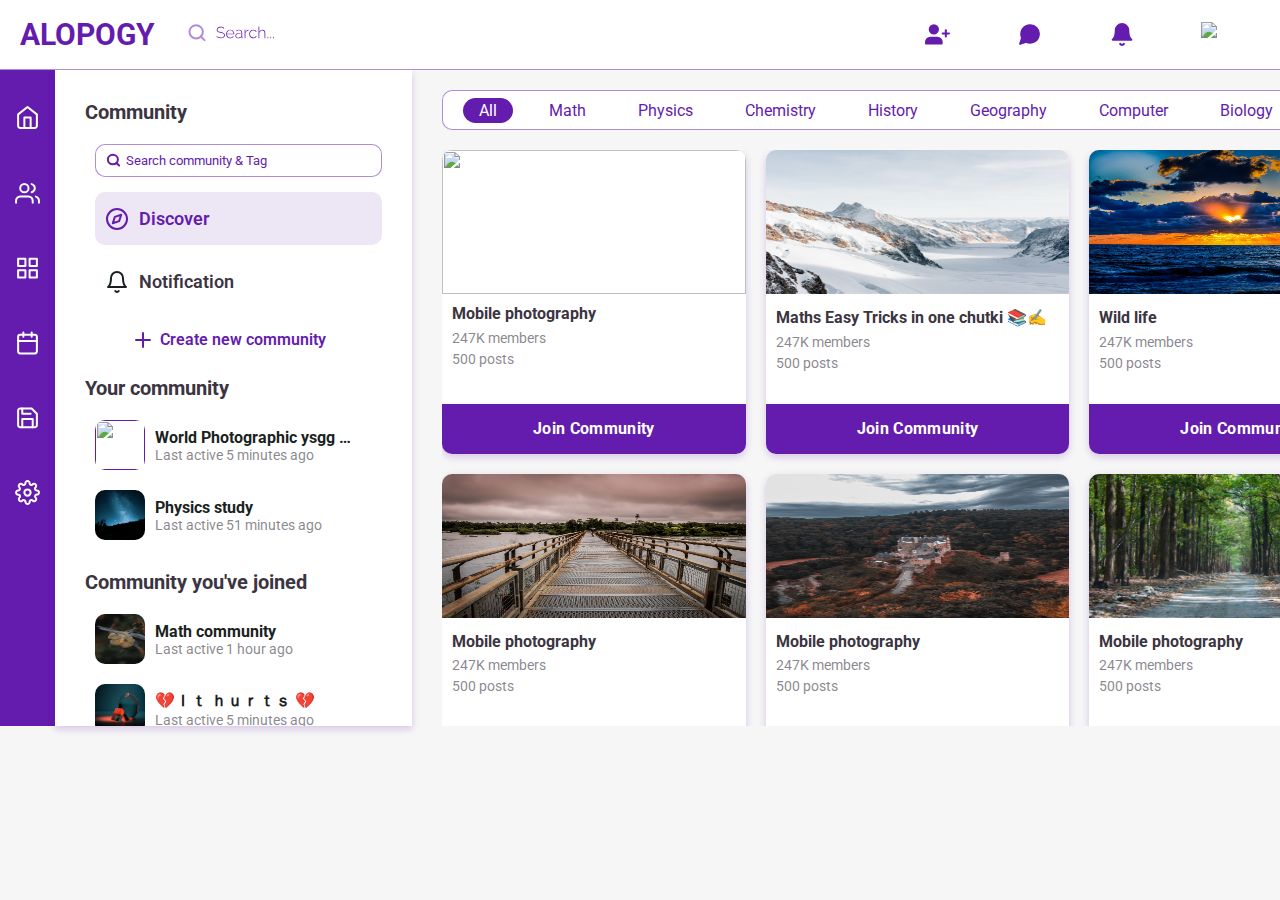
==== html/community.html @ e0d3ffff "add all file" ====
<!DOCTYPE html>
<html>
<head>
	<link href='https://fonts.googleapis.com/css?family=Roboto' rel='stylesheet'>
    <link rel="stylesheet" href="https://cdnjs.cloudflare.com/ajax/libs/font-awesome/4.7.0/css/font-awesome.min.css">
	<link rel="stylesheet" type="text/css" href="../css/community.css">
	<link rel="stylesheet" type="text/css" href="../css/common.css">
	<meta name="viewport" content="width=device-width, initial-scale=1.0">
	
</head>
<body>
	<header class="header-white">
		<div class="logo logo-blue">
			<a href="">ALOPOGY</a>
		</div>
		<div class="search">
			<a href="">
				<img src="../image/svg/search blue.svg">
			</a>
		</div>
		<nav>
			<ul>
				<li><a href="">
						<img src="../image/svg/user-plus blue.svg">
				    </a>
			    </li>
				<li><a href=""><img src="../image/svg/message blue.svg"></a></li>

				<li><a href=""><img src="../image/svg/bell blue.svg"></a></li>

				<li><a href=""><img src="../image/svg/more blue.svg"></a></li>
			</ul>
		</nav>
	</header>
	<div class="main">
		<aside class="left-nav">
			<div  class="active" >
				<a href=""><img src="../image/svg/home-w.svg"></a>
			</div>
			<div>
				<a href=""><img src="../image/svg/users-w.svg"></a>
			</div>
			<div>
				<a href=""><img src="../image/svg/showcase-w.svg"></a>
			</div>
			<div>
				<a href=""><img src="../image/svg/event-w.svg"></a>
			</div>
			<div>
				<a href=""><img src="../image/svg/save-w.svg"></a>
			</div>
			<div>
				<a href=""><img src="../image/svg/settings-w.svg"></a>
			</div>
		</aside>
		<aside class="Lf-Mn-box">
			<div class="Lf-Mn-sub-box">
				<p class="Lf-Mn-box-category">Community</p>
				<div class="Lf-Mn-box-search community-search">
					<img src="../image/svg/search-single.svg"><input type="text" placeholder="Search community & Tag " name="">
				</div>
				<div class="Lf-Mn-box-containt">
					<ul class="Lf-Mn-box-sub-category-iconType community-sub-category">
						<li >
							<a id="Lf-Mn-box-sub-category-iconType-activ" href=""><img src="../image/svg/compass.svg">Discover</a>
						</li>
						<li>
							<a href=""> <img src="../image/svg/notification.svg">Notification</a>
						</li>
					</ul>
					<div class="Lf-Mn-box-creat-btn creat-community">
						<a href=""><img src="../image/svg/plus.svg"><p>Create new community</p></a>
					</div>

					<!--your community!-->
					<p class="Lf-Mn-box-category headings">Your community</p>
					<!--your community lists!-->
						<div class="Lf-Mn-box-sub-category-lst-itm sidebar-communities">
							<div class="Lf-Mn-box-sub-category-lst-single-itm sidebar-community-list">
								<a href=""><img src="../image/jpg/nature.jpg">
									<div>
										<h4>World Photographic ysgg hsdhf Forum</h4>
									    <p>Last active 5 minutes ago</p>
									</div>
								</a>
							</div>
							<div class=" Lf-Mn-box-sub-category-lst-single-itm sidebar-community-list">
								<a href=""><img src="../image/jpg/pic3.jpg">
									<div>
										<h4>Physics study</h4>
									    <p>Last active 51 minutes ago</p>
									</div>
								</a>
							</div>
						</div>

					<p class="Lf-Mn-box-category headings">Community  you've joined</p>
					
					    <div class="Lf-Mn-box-sub-category-lst-itm sidebar-communities">
							<div  class="Lf-Mn-box-sub-category-lst-single-itm sidebar-community-list">
								<a href=""><img src="../image/jpg/pic2.jpg">
									<div>
										<h4>Math community</h4>
									    <p>Last active 1 hour ago</p>
									</div>
								</a>
							</div>
							<div  class="Lf-Mn-box-sub-category-lst-single-itm sidebar-community-list">
								<a href=""><img src="../image/jpg/pic1.jpg">
									<div>
										<h4>💔Ｉｔ ｈｕｒｔｓ 💔</h4>
									    <p>Last active 5 minutes ago</p>
									</div>
								</a>
							</div>
						</div>
				</div>
			</div>	
		</aside>

    <!--communities with list!-->
		<div class="container">
			 <!--list tags!-->

			<div class="filter-user-guide-lst list" >
				<ul>
					<li>
						<a class="filter-user-guide-activ-lst" href="">
							All
						</a>
					</li>
					<li>
						<a  href="">
							Math
						</a>
					</li>
					<li>
						<a href="">
							Physics
						</a>
					</li>
					<li>
						<a href="">
							Chemistry
						</a>
					</li>
					<li>
						<a href="">
							History
						</a>
					</li>
					<li>
						<a href="">
							Geography
						</a>
					</li>
					<li>
						<a href="">
							Computer
						</a>
					</li>
					<li>
						<a href="">
							Biology
						</a>
					</li>
				</ul>
				<a class="filter-user-guide-lst-mor-button" href="">
					<img src="../image/svg/list.svg">
				</a>
				
			</div>
			
			<!-- communities!-->

			<div class="communities">

            <!-- 1st row -->
				<div class="communities-one-row">
					<div class=" card-small-18rem single-community">
						<a href="single_view_community.html">
							<img src="../image/jpg/nature.jpg">
							<h4>Mobile photography</h4>
							<p>247K members </p>
							<p>500 posts </p>
						</a>
						<button>Join Community</button>
				    </div>
				    <div class=" card-small-18rem single-community">
						<a href="single_view_community.html">
							<img src="../image/jpg/nature2.jpg">
						    <h4>Maths Easy Tricks in one chutki 📚️✍️</h4>
							<p>247K members </p>
							<p>500 posts </p>
						</a>
						<button>Join Community</button>
				    </div>
				    <div class=" card-small-18rem single-community">
						<a href="single_view_community.html">
							<img src="../image/jpg/nature3.jpg">
						    <h4>Wild life</h4>
							<p>247K members </p>
							<p>500 posts </p>
						</a>
						<button>Join Community</button>
				    </div>
				</div>

				<!-- 2nd row -->
				<div class="communities-one-row">
					<div class=" card-small-18rem single-community">
						<a href="single_view_community.html">
							<img src="../image/jpg/nature4.jpg">
							<h4>Mobile photography</h4>
							<p>247K members </p>
							<p>500 posts </p>
						</a>
						<button>Join Community</button>
				    </div>
				    <div class=" card-small-18rem single-community">
						<a href="single_view_community.html">
							<img src="../image/jpg/nature5.jpg">
							<h4>Mobile photography</h4>
							<p>247K members </p>
							<p>500 posts </p>
						</a>
						<button>Join Community</button>
				    </div>
				    <div class=" card-small-18rem single-community">
						<a href="single_view_community.html">
							<img src="../image/jpg/nature6.jpg">
							<h4>Mobile photography</h4>
							<p>247K members </p>
							<p>500 posts </p>
						</a>
						<button>Join Community</button>
				    </div>
				</div>
				<!-- 3rd row -->
				<div class="communities-one-row">
					<div class=" card-small-18rem single-community">
						<a href="single_view_community.html">
							<img src="../image/jpg/pic7.jpg">
							<h4>Mobile photography</h4>
							<p>247K members </p>
							<p>500 posts </p>
						</a>
						<button>Join Community</button>
				    </div>
				    <div class=" card-small-18rem single-community">
						<a href="single_view_community.html">
							<img src="../image/jpg/pic8.jpg">
							<h4>Mobile photography</h4>
							<p>247K members </p>
							<p>500 posts </p>
						</a>
						<button>Join Community</button>
				    </div>
				    <div class=" card-small-18rem single-community">
						<a href="single_view_community.html">
							<img src="../image/jpg/nature5.jpg">
							<h4>Mobile photography</h4>
							<p>247K members </p>
							<p>500 posts </p>
						</a>
						<button>Join Community</button>
				    </div>
				</div>

				<!-- 4th row -->
				<div class="communities-one-row">
					<div class=" card-small-18rem single-community">
						<a href="single_view_community.html">
							<img src="../image/jpg/nature3.jpg">
							<h4>Mobile photography</h4>
							<p>247K members </p>
							<p>500 posts </p>
						</a>
						<button>Join Community</button>
				    </div>
				    <div class=" card-small-18rem single-community">
						<a href="single_view_community.html">
							<img src="../image/jpg/pic8.jpg">
							<h4>Mobile photography</h4>
							<p>247K members </p>
							<p>500 posts </p>
						</a>
						<button>Join Community</button>
				    </div>
				    <div class=" card-small-18rem single-community">
						<a href="single_view_community.html">
							<img src="../image/jpg/nature.jpg">
							<h4>Mobile photography</h4>
							<p>247K members </p>
							<p>500 posts </p>
						</a>
						<button>Join Community</button>
				    </div>
				</div>
				
			</div>
		</div>


	<!-- right side nav bar!-->	
		<aside class="right-nav">
			<ul>
				<li>
					<a href="">
				    	<img src="../image/jpg/people1.jpg">
				    </a>
				    <div id="dot"></div>
				</li>
				<li>
					<a href="">
				    	<img src="../image/jpg/people2.jpg">
				    </a>
				     <div id="dot"></div>
				</li>
				<li>
					<a href="">
				    	<img src="../image/jpg/people3.jpg">
				    </a>
				     <div id="dot"></div>
				</li>
				<li>
					<a href="">
				    	<img src="../image/jpg/people4.jpg">
				    </a>
				     <div id="dot"></div>
				</li>
				<li>
					<a href="">
				    	<img src="../image/jpg/people1.jpg">
				    </a>
				     <div id="dot"></div>

				</li>
				<li>
					<a href="">
				    	<img src="../image/jpg/people2.jpg">
				    	
				    </a>
				     <div id="dot"></div>
				</li>
				<li>
					<a href="">
				    	<img src="../image/jpg/people4.jpg">
				    	
				    </a>
				     <div id="dot"></div>
				</li>
			</ul>
			<div id="arrow">
				<a href="">
					<img src="../image/svg/vector 1.svg">
				</a>
			</div>
		</aside>
	</div>
</body>
</html>
---- css/community.css ----
.community-search{
    margin:1.25rem 0 0.625rem 0.625rem;
}
.community-sub-category li{
    margin:0.313rem auto 0.313rem 0.625rem ;
}
.community-sub-category li a{
	font-weight: 600;
	font-size: 1.125rem;
}
/*notification text color*/
.notification-text-color{
	color: #3B3441;
}

.creat-community{
    margin: 0.625rem 0;
   
}
/* here two sub haddings 1st- yourcommunity and 2nd-Community  you've joined*/
.sidebar-communities{
	margin-bottom:  0.625rem;
}
/* single community list , you have joined*/
.sidebar-community-list{
    margin:0.625rem 0 0.625rem 0.625rem;	
}
.container{
	display: flex;
	flex-direction: column;
	padding: 1.25rem 1.875rem 0 1.875rem;

}
.list{
    margin:0 0 1.25rem 0;

}

.communities{
	display: flex;
	flex-direction: column;
	width:59.438rem;
	height:36rem;
	overflow-y: scroll;	
}
.communities::-webkit-scrollbar {
    display: none;
}
.communities{
  -ms-overflow-style: none;  /* IE and Edge */
  scrollbar-width: none;  /* Firefox */
}
.communities-one-row{
	display: flex;
	width:59.438rem;
	justify-content: space-between;
	margin-bottom: 1.25rem;
}
---- css/common.css ----
*{
	margin: 0rem;
	padding: 0rem;
	font-family:Roboto;
	font-style: none;
	box-sizing: border-box;
}
body{
	background-color:  #F6F6F6;
}
a{
	text-decoration: none;
	color: #641CAE;
}
ul{
	list-style: none;
}

/*top nav bar*/
header{
	
	 display: flex;
	 position: sticky;
	 top: 0;
	 z-index: 100;
	 width: auto;
	 height:4.375rem;
	 align-items: center; 
}
.header-white{
	background-color: #fff;
	border-bottom: 0.013rem solid rgba(100, 28, 174, 0.5);
}
.header-blue{
	background-color:#641CAE;
}
header nav{
	display: flex;
	margin-right: 1.25rem;
}
header nav ul{
	display: flex; 
}
header nav ul li{
	padding: 0 1.563rem;
	display: flex;
	
}
header nav ul li a{
	height: 2.625rem;
	width:2.625rem;
	border-radius: 2.625rem;
	padding: 0.531rem;
}
.header-white nav ul li a:hover{
	background-color: #EDE6F4;
}
.logo{
	font-size: 1.875rem;
	font-weight: bold;
	margin-left: 1.25rem;
	text-overflow: uppercase;
	display: flex;
}
.logo-blue a{
	color: #641CAE;
}
.logo-white a{
	color: #FFFFFF;
}
.search{
	margin: 0 auto  0 2rem ;
}
.main{
	display: flex;
	height:41rem;
	
}

/*left nav bar*/

.left-nav{
    height:41rem;
    width: 4.375rem;
    background-color:  #641CAE;
    display: flex;
    flex-direction: column;
    align-items: center;
}
.left-nav div{
	height: 3.438rem;
	width: 3.438rem;
	border-radius: 3.438rem;
	margin: 1.25rem 0 0 0 ;
	display: flex;
}
.left-nav div a{
	height: 3.438rem;
	width: 3.438rem;
	text-align: center;
	padding-top: 0.938rem;
}
.left-nav div:hover:not(.active) {
	background-color: #EDE6F4;
}

/*right nav bar*/

.right-nav{
	 height:41rem;
    width: 4.375rem;
    background-color:  #641CAE;
    display: flex;
    flex-direction: column;
    align-items: center;
   margin-left: auto;
}
.right-nav ul{
	display: flex; 
	flex-direction: column;
}
.right-nav ul li{
	height: 2.5rem;
	width: 2.5rem;
	margin-top: 1rem;
	display: flex;

}
.right-nav ul li a{
	height: 2.5rem;
	width: 2.5rem;
	border-radius: 2.5rem;
	border: 0.188rem solid #FFFFFF;
	display: flex;

}
.right-nav ul li a img{
	height: 2rem;
	width: 2rem;
	border-radius: 2rem;
	margin: 0.063rem;

}
#dot{
	position: relative;

}
#dot::after{
	content: '';
	width: 9px;
	height: 9px;
	border-radius: 50%;
	background:#41db51;
	position: absolute;
	top: 1px;
	right: 5px;
}
#arrow{
	display: flex;
	height:2rem;
	width: 2rem;
	margin-top: 12rem;

}
#arrow a{
	display: flex;
	height:2rem;
	width: 2rem;
	border-radius: 2rem;
	background-color: #fff;
	align-items: center;
	padding-left:0.563rem;

}

/*left side manu */
.Lf-Mn-box{
	width: 23.063rem;
	height:41rem;
	background-color: #fff;
	box-shadow: 0px 3px 6px rgba(100, 28, 174, 0.1), 0px 4px 8px rgba(100, 28, 174, 0.08), 0px 1px 12px rgba(100, 28, 174, 0.04);
	display: flex;
	padding: 1.875rem 1.875rem 0 1.875rem;
	flex-direction: column;
}
.Lf-Mn-sub-box{
	display: flex;
	flex-direction: column;
	height:39.125rem;
}
.Lf-Mn-box-category{
	font-weight: bold;
	color: #3B3441;
	font-size: 1.25rem;
}
.headings{
	margin: 0.625rem 0;
}
.Lf-Mn-box-search{
	background: #FFFFFF;
    border:0.013rem solid rgba(100, 28, 174, 0.5);
    display: flex;
    width: 17.938rem;
    height: 2.063rem;
    border-radius: 0.625rem;
    margin:1.25rem 0 0.625rem 0.625rem;
    padding: 0 0 0 0.625rem;
    align-items: center;
}
.Lf-Mn-box-search input{
	outline: none;
	border:none;
	margin-left: 0.313rem;
	width: 90%;
	color: #641CAE;
}
.Lf-Mn-box-search input::placeholder{
	color: #641CAE;
}
.Lf-Mn-box-sub-category-iconType{
	display: flex;
	flex-direction: column;

}
.Lf-Mn-box-sub-category-iconType li{
	display: flex;
}
.Lf-Mn-box-sub-category-iconType li a{
	width: 17.938rem;
    height: 3.313rem;
    padding: 0.625rem;
    border-radius: 0.625rem;
    display: flex;
    align-items: center;
    color: #3B3441;
}
.Lf-Mn-box-sub-category-iconType li a img{
	margin-right: 0.625rem;
}
#Lf-Mn-box-sub-category-iconType-activ{
	background-color:#EDE6F4;
	color:#641CAE;
}
.Lf-Mn-box-sub-category-iconType li a:hover:not(#Lf-Mn-box-sub-category-iconType-activ) {
	background-color: #EDE6F4;
	color:  #641CAE;
}
.Lf-Mn-box-creat{
	width: 17.938rem;
    height: 2.063rem;
    border-radius: 0.625rem;  
}
.Lf-Mn-box-creat-btn a{
    display: flex;
    width: 17.938rem;
    height: 2.063rem;
    align-items: center;
    justify-content: center;

}
.Lf-Mn-box-creat-btn p{
	font-style: normal;
    font-weight: 600;
	color: #641CAE;
	padding-left: 0.313rem;
}

.Lf-Mn-box-sub-category-lst-itm{
	display: flex;
	flex-direction: column;
}

.Lf-Mn-box-sub-category-lst-single-itm{
    width: auto;
    height:auto;
}
.Lf-Mn-box-sub-category-lst-single-itm a{
    display: flex;
    width: auto;
    height: auto;
    border-radius: 0.625rem;
}
.Lf-Mn-box-sub-category-lst-single-itm a img{
    height: 3.125rem;
    width: 3.125rem;
    border-radius: 0.625rem;
    margin-right: 0.625rem;
}
.rnd-50X50{
	border-radius:50% !important ;
}
.rnd-100X100{
	border-radius:50%;
	height: 6.25rem;
	width: 6.25rem;
}
.Lf-Mn-box-sub-category-lst-single-itm a div{
	align-self: center;
	color: #1A1F21;
}
.Lf-Mn-box-sub-category-lst-single-itm a div h4{
	font-size: 1rem;
	white-space: nowrap;
	width:12.5rem;
    overflow: hidden;
    text-overflow: ellipsis; 
}
.Lf-Mn-box-sub-category-lst-single-itm a div p{
	color: rgba(59, 52, 65, 0.6);
	font-size: 0.875rem;
	white-space: nowrap;
	width:12.5rem;
    overflow: hidden;
    text-overflow: ellipsis; 
}
.see-mor-btn{
    display: flex;
    height: auto;
    width: auto;
    padding-left: 4.375rem;
}
.see-mor-btn a{
	font-weight: 500;
	font-size: 0.75rem;
}
.filter-user-guide-lst{
	height:2.5rem;
	width:59.438rem;
	background: #FFFFFF;
    border:0.013rem solid rgba(100, 28, 174, 0.5);
    border-radius: 0.625rem;
    display: flex;
    align-items: center;
    padding: 0 1.25rem;
}
.filter-user-guide-lst ul{
	display: flex;
	align-items: center;

}
.filter-user-guide-lst li{
	display: flex;
	margin-right:1.25rem;

}
.filter-user-guide-lst li a{
	display: flex;
	align-items: center;
	height: 1.563rem;
	width: auto;
	padding:0 1rem;
	border-radius: 1.25rem;
}
.filter-user-guide-activ-lst {
  background-color:  #641CAE;
  color: #ffffff;
}
.filter-user-guide-lst li a:hover:not(.filter-user-guide-activ-lst) {
	background-color: #EDE6F4;
	color:  #641CAE;
	
}
.filter-user-guide-lst-mor-button{
	display: flex;
	margin-left: auto;
	align-items: center;
}
/*card size 14.375 * 14.234rem */
.card-small-18rem{
    display: flex;
	 flex-direction: column;
	height:18.979rem;
	width: 18.979rem;
	border-radius: 0.625rem;
	background: #FFFFFF;
    box-shadow: 0px 3px 6px rgba(100, 28, 174, 0.1), 0px 4px 8px rgba(100, 28, 174, 0.08), 0px 1px 12px rgba(100, 28, 174, 0.04);
}
.card-small-18rem a img{
	height:9rem;
	width: 18.979rem;
	border-radius: 0.625rem  0.625rem 0 0;
	margin-bottom: 0.625rem;
}
.card-small-18rem a h4{
	color: #3B3441;
	height: auto;
	line-height: 1.3;
	display: -webkit-box;
    -webkit-line-clamp:2;
    -webkit-box-orient: vertical;  
    overflow: hidden;
	margin:0 0.625rem 0 0.625rem;
}
.card-small-18rem a p{
	font-size: 0.875rem;
	color: rgba(59, 52, 65, 0.6);
	margin:0.313rem 0.625rem;
}
.card-small-18rem button{
	width:18.979rem;
	height:3.125rem;
	background-color: #641CAE;
	outline: none;
	border: none;
	border-radius: 0 0 0.625rem 0.625rem ;
	margin-top: auto;
	margin-bottom: 0;
	font-size: 1rem;
	font-weight: bold;
	color: #FFFFFF;
	letter-spacing: 0.02em;
}
.img-cover60X9{
   display: flex;
   align-items: center;
   justify-content: center;
   background-color: #fff;
   width:60.688rem;
   height: 9.375rem;
   border-radius: 0.313rem;
   overflow: hidden;
}
.img-cover60X9 img{
   width:60.688rem;
   height: 9.375rem;
   border-radius: 0.313rem;
   background-size: cover;
}
.img-cover82X9{
   display: flex;
   align-items: center;
   justify-content: center;
   background-color: #fff;
   width:82.501rem;
   height: 9.375rem;
   border-radius: 0.313rem;
   overflow: hidden;
}
.img-cover82X9 img{
   width:82.501rem;
   height: 9.375rem;
   border-radius: 0.313rem;
   background-size: cover;
}
.img-profile a{
   display: flex;
   align-items: center;
   justify-content: center;
   height: 6.25rem;
   width: 6.25rem;
   border-radius:6.25rem;
   background-color: #ffffff;
   box-shadow: 0px 3px 6px rgba(100, 28, 174, 0.1), 0px 4px 8px rgba(100, 28, 174, 0.08), 0px 1px 12px rgba(100, 28, 174, 0.04);
}
.img-profile a img{
	width:5.625rem;
	height:5.625rem;
	border-radius:5.625rem;
	margin: 0.313rem;
}
.img-profile-9X9 a{
   display: flex;
   align-items: center;
   justify-content: center;
   height:9.375rem;
   width: 9.375rem;
   border-radius:50%;
   background-color: #ffffff;
   box-shadow: 0px 3px 6px rgba(100, 28, 174, 0.1), 0px 4px 8px rgba(100, 28, 174, 0.08), 0px 1px 12px rgba(100, 28, 174, 0.04);
}
.img-profile-9X9 a img{
	width:8.75rem;
	height:8.75rem;
	border-radius:50%;
}
.typ-public{
	display: flex;
	align-items: center;
}
.typ-public p{
	color: #641CAE;
	margin: 0.125rem 0 0  0.313rem ;
}
/*member list */
.member-list{
    display: flex;
}
.img-profile-small-2x2{
    display: flex;
}
.img-profile-small-2x2 img{
	height: 2.188rem;
	width: 2.188rem;
	border-radius: 2.188rem;
}
.count-member{
	margin-top: 0.5rem;
	color: #3B3441;
}
.join-btn,.follow-btn,.message-btn{
    display: flex;
}
.join-btn a {
   display: flex;
   align-items: center;
   justify-content: center;
   width: 5.625rem;
   height: 2.5rem;
   border-radius: 0.313rem;
   background-color:  #641CAE;
}
.follow-btn a{
   display: flex;
   align-items: center;
   justify-content: center;
   width: 8.125rem;
   height: 2.5rem;
   border-radius:0 0.313rem 0.313rem 0;
   background-color:  #641CAE;
}
.message-btn a{
   display: flex;
   align-items: center;
   justify-content: center;
   width: 8.125rem;
   height: 2.5rem;
   border:0.013rem solid rgba(100, 28, 174, 0.5);
   border-radius:0.313rem 0 0 0.313rem;
   background-color: #ffffff;
}
.join-btn a img ,.follow-btn a img ,.message-btn a img{
	height: 1.25rem;
	width: 1.25rem;
}
.join-btn a p ,.follow-btn a p{
	color: #fff;
	font-weight: bold;
	margin-left: 0.625rem;

}
.message-btn a p{
	color: #641CAE;
	font-weight: bold;
	margin-left:0.625rem;
}
.skills-bar{
   display: inline-flex;
   align-items: center;
   height:3.75rem;
   width:60.688rem;
   background-color: #fff;
   border-radius: 0.313rem;
   border: 0.013rem solid rgba(100, 28, 174, 0.5);
}
.skills-bar-82{
   display: inline-flex;
   align-items: center;
   height:3.75rem;
   width:82.501rem;
   background-color: #fff;
   border-radius: 0.313rem;
   border: 0.013rem solid rgba(100, 28, 174, 0.5);
}
.skills-bar-mn a{
  font-weight: 600;
  margin: 0 1.875rem;
}
.skills-bar-82-mn a{
  margin:0 4.688rem;
  font-weight: 600;
}
.skills-button{
	display: flex;
	margin: 0 1.875rem 0 auto;
}
.skills-82-button{
	display: flex;
	margin: 0 4.688rem 0 auto;

}
.search-bgc-btn{
	margin-right: 2.5rem;
}
.search-bgc-btn a ,.menu-dot-bgc-btn a{
    display: flex;
	align-items: center;
	padding: 0 0.563rem;
	height:1.75rem ;
	width: 2.375rem;
	border-radius: 0.313rem;
	background-color:rgba(196, 196, 196, 0.3);
}
.rotation{
	transform: rotate(90deg);
}
.containt-box-20Xauto{
	display: flex;
	flex-direction:column;
	width:20rem;
	height: auto;
	background-color: #fff;
	border-radius: 0.313rem;
	border: 0.013rem solid rgba(100, 28, 174, 0.5);
}
.containt-box-20Xauto-heading-box-20X2{
   display: flex;
   align-items: center;
   justify-content: center;
   height:2.5rem ;
   width:20rem;
   border-radius: 0.313rem 0.313rem 0 0 ;
   border-bottom: 0.013rem solid rgba(100, 28, 174, 0.5);
   
}
.containt-box-20Xauto-heading-box-20X2 p{
	font-weight: 600;
   color: #3B3441;
}
.containt-box-20Xauto-itm{
    width: 18.75rem;
	height: auto;
	margin: 0.625rem;
}
.containt-box-20Xauto-itm li h4{
	margin-bottom: 0.625rem;
	color: #3B3441;
}
.containt-box-20Xauto-itm li p{
    color: rgba(59, 52, 65, 0.6);
}
.containt-box-20Xauto-itm li{
	margin-bottom:1.25rem;
}
.skills-bar-mn-activ,.skills-bar-82-mn-activ{
	color: #3B3441;
}
.rnd-btn-blu-2X2{
	display: flex;
	align-items: center;
	justify-content: center;
	height:2.188rem ;
	width:2.188rem;
	border-radius: 2.188rem ;
	background: #641CAE;
    box-shadow:  0px 3px 6px rgba(100, 28, 174, 0.1), 0px 4px 8px rgba(100, 28, 174, 0.08), 0px 1px 12px rgba(100, 28, 174, 0.04);
}
.card-40rem{
	display: flex;
	flex-direction: column;
	width: 40.938rem;
	height: auto;
	background-color: #fff;
	box-shadow: 0px 3px 6px rgba(100, 28, 174, 0.1), 0px 4px 8px rgba(100, 28, 174, 0.08), 0px 1px 12px rgba(100, 28, 174, 0.04);
    border-radius: 0.938rem;
}
.img-profile-small-3x3 a{
    display: flex;
    border-radius: 3rem;
    box-shadow:  0px 3px 6px rgba(100, 28, 174, 0.1), 0px 4px 8px rgba(100, 28, 174, 0.08), 0px 1px 12px rgba(100, 28, 174, 0.04);
}
.img-profile-small-3x3 a img{
   	height: 3rem;
	width: 3rem;
	border-radius: 3rem;
}
.batch-small-1X1{
	display: flex;
}
.batch-small-1X1 a{
	display: flex;
	align-items: center;
	justify-content: center;
	height: 1rem;
	width: 1rem;
	border-radius: 1rem;
}
.batch-small-1X1 a img{
	height: 0.875rem;
	width: 0.875rem;
	border-radius:0.438rem;
}
/*time class use for-last activ ,last post  */
.time{
	font-size: 0.875rem;
	font-weight: bold;
	color: #1A1F21;
	opacity: 60%; 
}
.follow-button-rnd-typ a{
   display: flex;
   align-items: center;
   justify-content: center;
   width: 4.688rem;
	height: 1.563rem;
	background-color: #fff;
	border: 0.013rem solid rgba(100, 28, 174, 0.5);
	border-radius: 1.875rem;
	outline: none;
	color: #641CAE;
	font-weight: 600;
	font-size: 1rem;
}
.more-3dot-btn{
    display: flex;
}
.more-3dot-btn a{
	display: flex;
}
.line-w35rem{
	height:  0.03rem;
	width:40.938rem;
	background-color:  #641CAE;
	border:none;
	opacity: 50%;
	
}
.line-h20rem{
	width:  0.063rem;
    height:20.344rem;
	background-color:  #641CAE;
	border:none;
	opacity: 50%;
	
}
.card-bottom-btn-sec{
	display: flex;
	flex-direction: column;
    align-items: center;
}
.like-commont-share-btn{
	display: flex;
	width: 35rem;
	align-items: center;
	vertical-align: center;

}
.like-commont-share-single-btn{
   width: 10.417rem;
   margin: auto;

}
.like-commont-share-single-btn a{
	display: flex;
	justify-content: center;
	width: 10.417rem;
}
.like-commont-share-single-btn a p{
	font-weight: 900;
	font-size: 1.125rem;
	margin-left: 0.625rem;
	
}
.comment-btn-bdr{
	border-left: 0.013rem solid  #641CAE;;
	border-right: 0.013rem solid  #641CAE; ;
}
.btn-2X9 a{
	display: flex;
	align-items: center;
	justify-content: center;
	height: 2.5rem;
	width: 9.625rem;
	border-radius:0.313rem;
	border: 0.013rem solid rgba(100, 28, 174, 0.5);

}
.btn-2X9 a img{
	height: 1.5rem;
	width: 1.5rem;
	margin-right: 0.313rem;
}
.btn-2X9 a p{
	font-weight: 900;
}
.schedule-sec{
	display: flex;

}
.schedule-box{
	display: flex;
	flex-direction: column;
	width: 24.063rem;
	height: 26.25rem;
	background-color: #ffff;
	border-radius: 0.313rem;
	box-shadow: 0px 3px 6px rgba(100, 28, 174, 0.1), 0px 4px 8px rgba(100, 28, 174, 0.08), 0px 1px 12px rgba(100, 28, 174, 0.04);
}

.schedule-box-header{
	display: flex;
	height: 6.25rem;
	width: 24.063rem;
	z-index: 100;
	border-radius:0.313rem 0.313rem 0 0 ;
	background-image:  url("../image/jpg/Schedule.jpg");
}
.schedule-box-header-date-sec{
	display: flex;
	align-items: center;
	margin-left: 1.25rem;
}
.schedule-box-header-DD{
	font-weight:bold;
	font-size: 4rem;
	color: #ffff;
	margin-right: 0.313rem;
}
.schedule-box-header-MM-YY p{
	font-weight: bold;
	font-size:0.875rem;
	color: #ffff;
	letter-spacing: 0.063rem;
}
.schedule-box-body{
	display: flex;
	height: 21.45rem;
	
}
.schedule-box-evnts{
	display: flex;
	flex-direction: column;
	height: auto;
	width:24.063rem;
	height: 20.344rem;
	position: absolute;
    overflow-y: scroll;
	
}
.schedule-box-evnts::-webkit-scrollbar {
    display: none;
}
.schedule-box-single-evnts{
	display: flex;
	margin:0.938rem 0;

}
.schedule-box-rnd-point{
	width: 0.625rem;
	height: 0.625rem;
	border-radius: 50%;
	background-color: #fff;
	margin:0.25rem 0 0 1.281rem;
	border: 0.013rem solid  #641CAE;
}
.schedule-box-containt{
	margin-left: 1.25rem;
}
.schedule-box-evnt-time{
	display: flex;
	margin-bottom:0.313rem;
    align-items: center;
}
.schedule-box-evnt-time p{
    margin-right: 0.625rem;
}
.schedule-box-evnt-time a{
    display: flex;
}
.schedule-box-evnt-topic{
	display: flex;
	align-items:center;
}
.schedule-box-evnt-topic a{
    display: flex;
}
.schedule-box-evnt-topic p{
    margin-right: 0.625rem;
    max-width: 200px;
    font-weight: 600;
    font-size:0.875rem;
    white-space: nowrap; 
    overflow: hidden;
    text-overflow:ellipsis;
}

.schedule-box-evnt-btn{
	display: flex;
	margin:auto 1.875rem auto auto;
}
.schedule-box-evnt-btn a{
	display: flex;
}
.indx-fllow-or-group-sec{
	display: flex;
	flex-direction: column;
	height: auto;
	width: 24.063rem;
}
.indx-fllow-or-group-persons{
	display: flex;
}
.indx-fllow-or-group-single-person{
	display: flex;
	flex-direction: column;
	align-items: center;
}
.indx-fllow-or-group-single-person-top-sec{
	display: flex;
}
.img-profile-big-3x3{
	height: 3.125rem;
	width:3.125rem ;
	border-radius: 50%;
}
.img-profile-big-3x3 img{
	height: 3.125rem;
	width:3.125rem ;
	border-radius: 50%;
}
.Lf-Mn-box-containt{
	display: flex;
	height:33.687rem;
	flex-direction: column;
	overflow-y: scroll;
}
.Lf-Mn-box-containt::-webkit-scrollbar {
    display: none;
}
.img-35X35{
	display: flex;
	height: 2.188rem;
	width: 2.188rem;
	border-radius: 50%;
}
.img-35X35 img{
	height: 2.188rem;
	width: 2.188rem;
	border-radius: 50%;
}


.img-30X30{
	display: flex;
	height: 1.875rem;
	width:1.875rem;
	border-radius: 50%;
}
.img-30X30 img{
	height: 1.875rem;
	width:1.875rem;
	border-radius: 50%;
}
.online-dot{
	height: 0.5rem;
	width: 0.5rem;
	border-radius: 50%;
	background-color:#41db51 ;
}
.other-message{
	display: flex;
	width: 100%;
	margin-bottom:0.313rem;
}
.other-message div{
	background-color:#641CAE;
	margin-left: 0.625rem;
	border-radius: 0px 10px 10px 10px;
	width: auto;
	max-width: 19.031rem;
	min-height:2.188rem;
	max-height: auto;
}
.other-message div p{
	color: #ffffff;
	margin: 0.5rem 0.625rem;
}
.chat-img{
	width: 19.031rem;
	height:7rem;
    border-radius: 0px 10px 10px 10px;
}

.own-message{
	display: flex;
	width: 100%;
	margin-bottom: 0.313rem;
}
.own-message div{
	background-color:#F6F6F6;
	margin: 0 0 0 auto;
    border-radius: 10px 0px 10px 10px;
	width: auto;
	max-width: 19.031rem;
	min-height:2.188rem;
	max-height: auto;
}
.own-message div p{
	color: #3B3441;
	margin: 0.5rem 0.625rem;
}
.img-8X8{
	display: flex;
	height: 8.75rem;
	width:8.75rem ;
	border-radius: 0.313rem;
}
.img-8X8{
	height: 8.75rem;
	width:8.75rem ;
	border-radius: 0.313rem;
}
.text-dot{
	width: 0.188rem;
	height:0.188rem;
	border-radius: 50%;
	background-color:rgba(59, 52, 65, 0.6);
}
.socal-btns{
	display: flex;

}
.socal-single-btn-2x2{
	display: flex;
	align-items: center;
	justify-content: center;
	height: 2.188rem;
	width: 2.188rem;
	border-radius: 50%;
	background-color:#641CAE;
}
.socal-single-btn-2x2 img{
	height:1.25rem;
	width:1.25rem;
	border-radius: 50%;
}
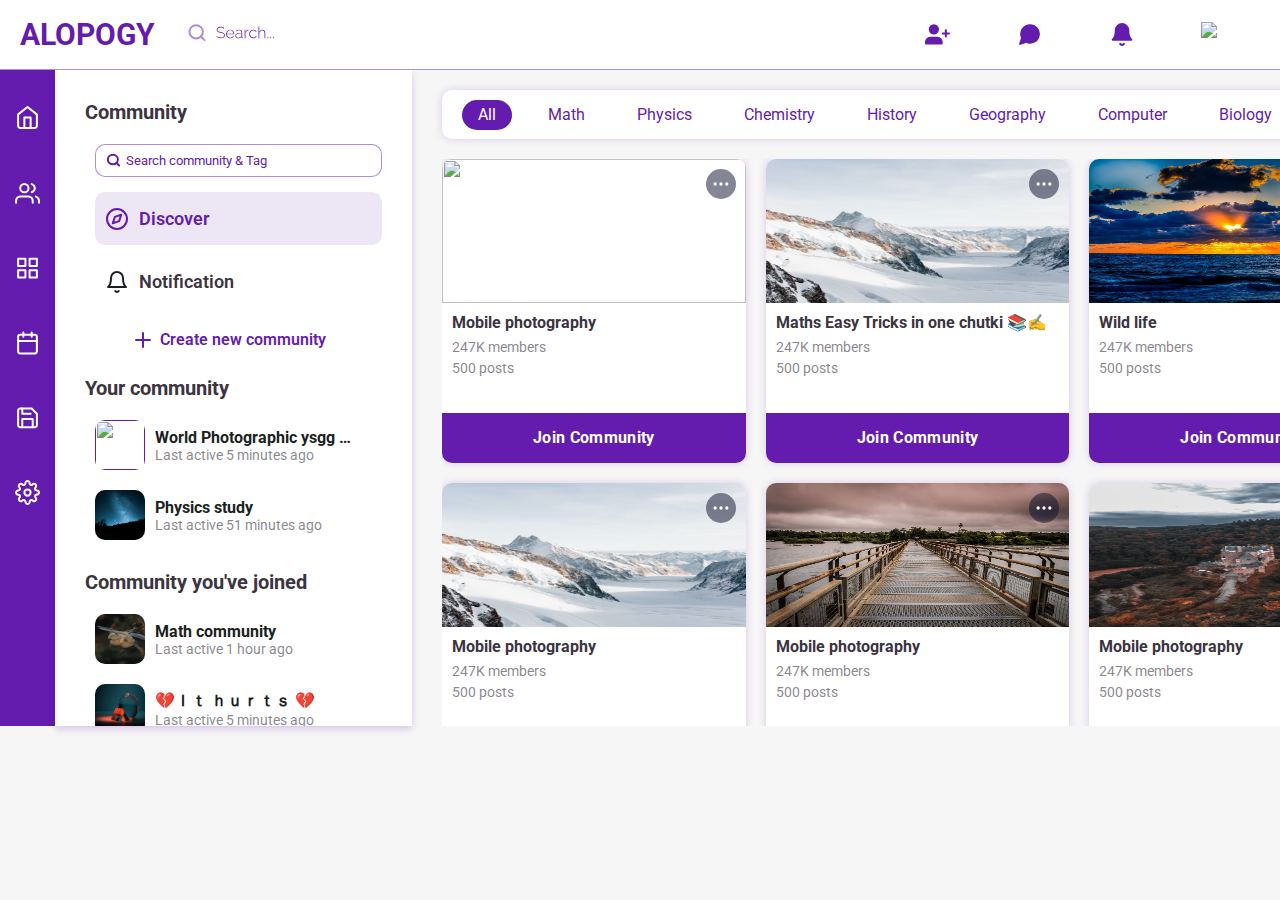
==== commit 58a78ce3: "edit event community save" ====
--- a/html/community.html
+++ b/html/community.html
@@ -179,16 +179,22 @@
 				<div class="communities-one-row">
 					<div class=" card-small-18rem single-community">
 						<a href="single_view_community.html">
-							<img src="../image/jpg/nature.jpg">
-							<h4>Mobile photography</h4>
-							<p>247K members </p>
-							<p>500 posts </p>
-						</a>
-						<button>Join Community</button>
-				    </div>
-				    <div class=" card-small-18rem single-community">
-						<a href="single_view_community.html">
-							<img src="../image/jpg/nature2.jpg">
+							<div class="card-small-18rem-pic">
+                                <img class="card-small-18rem-cover-pic" src="../image/jpg/nature.jpg">
+                                <div class="card-small-18rem-3dot"><img src="../image/svg/more-vertical.svg"></div>
+                            </div>
+							<h4>Mobile photography</h4>
+							<p>247K members </p>
+							<p>500 posts </p>
+						</a>
+						<button>Join Community</button>
+				    </div>
+				    <div class=" card-small-18rem single-community">
+						<a href="single_view_community.html">
+							<div class="card-small-18rem-pic">
+                                <img class="card-small-18rem-cover-pic" src="../image/jpg/nature2.jpg">
+                                <div class="card-small-18rem-3dot"><img src="../image/svg/more-vertical.svg"></div>
+                            </div>
 						    <h4>Maths Easy Tricks in one chutki 📚️✍️</h4>
 							<p>247K members </p>
 							<p>500 posts </p>
@@ -197,7 +203,10 @@
 				    </div>
 				    <div class=" card-small-18rem single-community">
 						<a href="single_view_community.html">
-							<img src="../image/jpg/nature3.jpg">
+							<div class="card-small-18rem-pic">
+                                <img class="card-small-18rem-cover-pic"  src="../image/jpg/nature3.jpg">
+                                <div class="card-small-18rem-3dot"><img src="../image/svg/more-vertical.svg"></div>
+                            </div>
 						    <h4>Wild life</h4>
 							<p>247K members </p>
 							<p>500 posts </p>
@@ -210,25 +219,34 @@
 				<div class="communities-one-row">
 					<div class=" card-small-18rem single-community">
 						<a href="single_view_community.html">
-							<img src="../image/jpg/nature4.jpg">
-							<h4>Mobile photography</h4>
-							<p>247K members </p>
-							<p>500 posts </p>
-						</a>
-						<button>Join Community</button>
-				    </div>
-				    <div class=" card-small-18rem single-community">
-						<a href="single_view_community.html">
-							<img src="../image/jpg/nature5.jpg">
-							<h4>Mobile photography</h4>
-							<p>247K members </p>
-							<p>500 posts </p>
-						</a>
-						<button>Join Community</button>
-				    </div>
-				    <div class=" card-small-18rem single-community">
-						<a href="single_view_community.html">
-							<img src="../image/jpg/nature6.jpg">
+							<div class="card-small-18rem-pic">
+                                <img class="card-small-18rem-cover-pic" src="../image/jpg/nature2.jpg">
+                                <div class="card-small-18rem-3dot"><img src="../image/svg/more-vertical.svg"></div>
+                            </div>
+							<h4>Mobile photography</h4>
+							<p>247K members </p>
+							<p>500 posts </p>
+						</a>
+						<button>Join Community</button>
+				    </div>
+				    <div class=" card-small-18rem single-community">
+						<a href="single_view_community.html">
+							 <div class="card-small-18rem-pic">
+                                <img class="card-small-18rem-cover-pic"  src="../image/jpg/nature4.jpg">
+                                <div class="card-small-18rem-3dot"><img src="../image/svg/more-vertical.svg"></div>
+                            </div>
+							<h4>Mobile photography</h4>
+							<p>247K members </p>
+							<p>500 posts </p>
+						</a>
+						<button>Join Community</button>
+				    </div>
+				    <div class=" card-small-18rem single-community">
+						<a href="single_view_community.html">
+							<div class="card-small-18rem-pic">
+                                <img class="card-small-18rem-cover-pic" src="../image/jpg/nature5.jpg">
+                                <div class="card-small-18rem-3dot"><img src="../image/svg/more-vertical.svg"></div>
+                            </div>
 							<h4>Mobile photography</h4>
 							<p>247K members </p>
 							<p>500 posts </p>
@@ -240,25 +258,34 @@
 				<div class="communities-one-row">
 					<div class=" card-small-18rem single-community">
 						<a href="single_view_community.html">
-							<img src="../image/jpg/pic7.jpg">
-							<h4>Mobile photography</h4>
-							<p>247K members </p>
-							<p>500 posts </p>
-						</a>
-						<button>Join Community</button>
-				    </div>
-				    <div class=" card-small-18rem single-community">
-						<a href="single_view_community.html">
-							<img src="../image/jpg/pic8.jpg">
-							<h4>Mobile photography</h4>
-							<p>247K members </p>
-							<p>500 posts </p>
-						</a>
-						<button>Join Community</button>
-				    </div>
-				    <div class=" card-small-18rem single-community">
-						<a href="single_view_community.html">
-							<img src="../image/jpg/nature5.jpg">
+							<div class="card-small-18rem-pic">
+                                <img class="card-small-18rem-cover-pic" src="../image/jpg/nature6.jpg">
+                                <div class="card-small-18rem-3dot"><img src="../image/svg/more-vertical.svg"></div>
+                            </div>
+							<h4>Mobile photography</h4>
+							<p>247K members </p>
+							<p>500 posts </p>
+						</a>
+						<button>Join Community</button>
+				    </div>
+				    <div class=" card-small-18rem single-community">
+						<a href="single_view_community.html">
+							<div class="card-small-18rem-pic">
+                                <img class="card-small-18rem-cover-pic" src="../image/jpg/pic7.jpg">
+                                <div class="card-small-18rem-3dot"><img src="../image/svg/more-vertical.svg"></div>
+                            </div>
+							<h4>Mobile photography</h4>
+							<p>247K members </p>
+							<p>500 posts </p>
+						</a>
+						<button>Join Community</button>
+				    </div>
+				    <div class=" card-small-18rem single-community">
+						<a href="single_view_community.html">
+							<div class="card-small-18rem-pic">
+                                <img class="card-small-18rem-cover-pic" src="../image/jpg/pic8.jpg">
+                                <div class="card-small-18rem-3dot"><img src="../image/svg/more-vertical.svg"></div>
+                            </div>
 							<h4>Mobile photography</h4>
 							<p>247K members </p>
 							<p>500 posts </p>
@@ -271,25 +298,34 @@
 				<div class="communities-one-row">
 					<div class=" card-small-18rem single-community">
 						<a href="single_view_community.html">
-							<img src="../image/jpg/nature3.jpg">
-							<h4>Mobile photography</h4>
-							<p>247K members </p>
-							<p>500 posts </p>
-						</a>
-						<button>Join Community</button>
-				    </div>
-				    <div class=" card-small-18rem single-community">
-						<a href="single_view_community.html">
-							<img src="../image/jpg/pic8.jpg">
-							<h4>Mobile photography</h4>
-							<p>247K members </p>
-							<p>500 posts </p>
-						</a>
-						<button>Join Community</button>
-				    </div>
-				    <div class=" card-small-18rem single-community">
-						<a href="single_view_community.html">
-							<img src="../image/jpg/nature.jpg">
+							<div class="card-small-18rem-pic">
+                                <img class="card-small-18rem-cover-pic" src="../image/jpg/nature5.jpg">
+                                <div class="card-small-18rem-3dot"><img src="../image/svg/more-vertical.svg"></div>
+                            </div>
+							<h4>Mobile photography</h4>
+							<p>247K members </p>
+							<p>500 posts </p>
+						</a>
+						<button>Join Community</button>
+				    </div>
+				    <div class=" card-small-18rem single-community">
+						<a href="single_view_community.html">
+							<div class="card-small-18rem-pic">
+                                <img class="card-small-18rem-cover-pic" src="../image/jpg/nature3.jpg">
+                                <div class="card-small-18rem-3dot"><img src="../image/svg/more-vertical.svg"></div>
+                            </div>
+							<h4>Mobile photography</h4>
+							<p>247K members </p>
+							<p>500 posts </p>
+						</a>
+						<button>Join Community</button>
+				    </div>
+				    <div class=" card-small-18rem single-community">
+						<a href="single_view_community.html">
+							<div class="card-small-18rem-pic">
+                                <img class="card-small-18rem-cover-pic" src="../image/jpg/pic8.jpg">
+                                <div class="card-small-18rem-3dot"><img src="../image/svg/more-vertical.svg"></div>
+                            </div>
 							<h4>Mobile photography</h4>
 							<p>247K members </p>
 							<p>500 posts </p>
--- a/css/common.css
+++ b/css/common.css
@@ -324,10 +324,11 @@
 	font-size: 0.75rem;
 }
 .filter-user-guide-lst{
-	height:2.5rem;
+	height:3.125rem;
 	width:59.438rem;
 	background: #FFFFFF;
-    border:0.013rem solid rgba(100, 28, 174, 0.5);
+    /*border:0.013rem solid rgba(100, 28, 174, 0.5);*/
+    box-shadow: 0px 0px 8px rgb(100 28 174 / 20%);
     border-radius: 0.625rem;
     display: flex;
     align-items: center;
@@ -346,7 +347,7 @@
 .filter-user-guide-lst li a{
 	display: flex;
 	align-items: center;
-	height: 1.563rem;
+	height: 1.875rem;
 	width: auto;
 	padding:0 1rem;
 	border-radius: 1.25rem;
@@ -373,13 +374,38 @@
 	width: 18.979rem;
 	border-radius: 0.625rem;
 	background: #FFFFFF;
-    box-shadow: 0px 3px 6px rgba(100, 28, 174, 0.1), 0px 4px 8px rgba(100, 28, 174, 0.08), 0px 1px 12px rgba(100, 28, 174, 0.04);
-}
-.card-small-18rem a img{
+    box-shadow: 0px 0px 8px rgb(100 28 174 / 20%);
+}
+.card-small-18rem .card-small-18rem-pic{
+	display: flex;
+	position: relative;
 	height:9rem;
 	width: 18.979rem;
 	border-radius: 0.625rem  0.625rem 0 0;
 	margin-bottom: 0.625rem;
+}
+.card-small-18rem .card-small-18rem-cover-pic{
+	height:9rem;
+	width: 18.979rem;
+	border-radius: 0.625rem  0.625rem 0 0;
+	
+}
+.card-small-18rem-3dot{
+	display: flex;
+	position: absolute;
+	align-items: center;
+	justify-content: center;
+	height: 1.875rem;
+	width: 1.875rem;
+	border-radius: 50%;
+	top: 0.625rem;
+	right: 0.625rem;
+	background-color: rgba(9, 13, 43, 0.5);
+}
+.card-small-18rem-3dot img{
+	height:1.25rem;
+	width:1.25rem;
+	transform: rotate(90deg);
 }
 .card-small-18rem a h4{
 	color: #3B3441;
